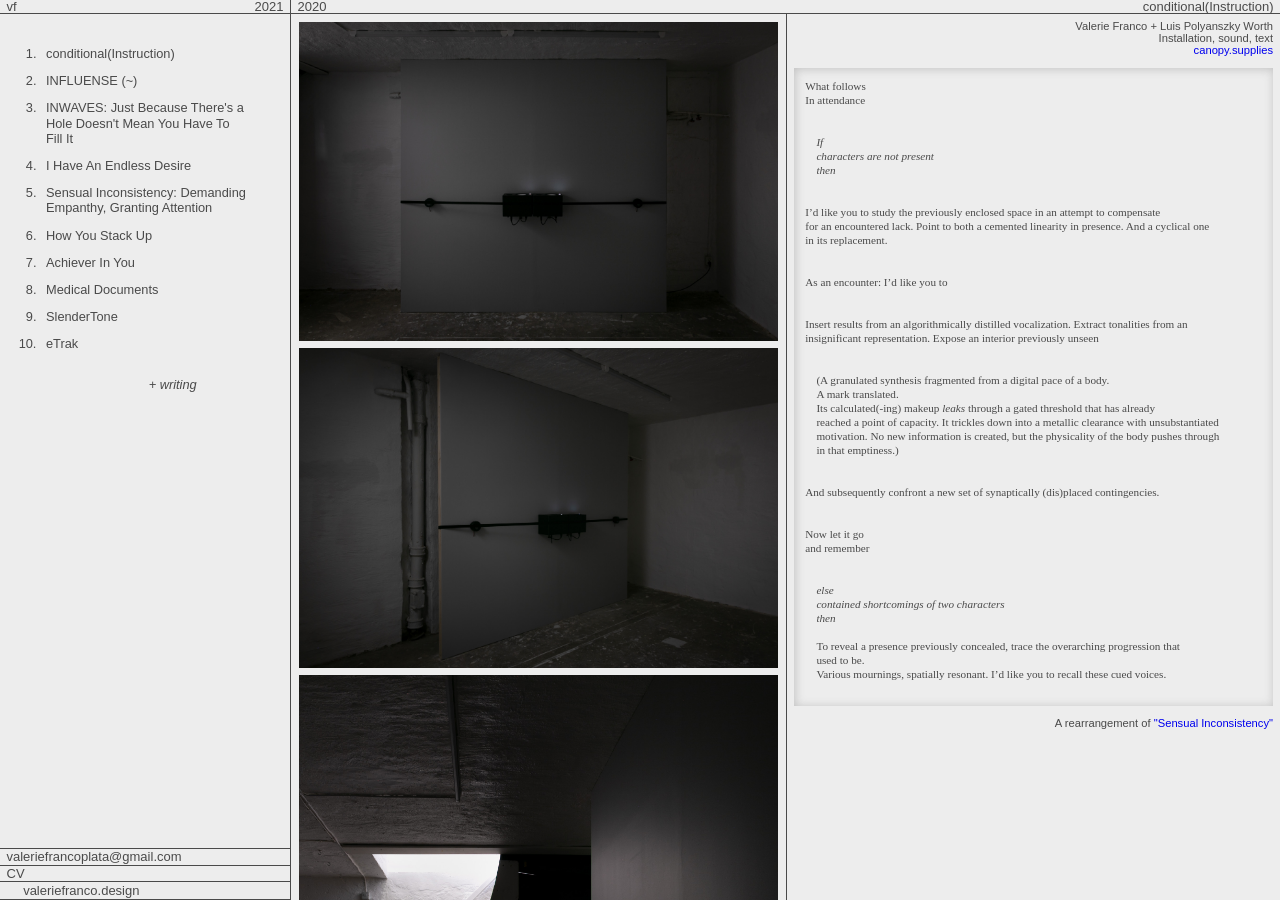
==== index.html @ 670b6319 "index changing name" ====
<!DOCTYPE html>
<html lang="en">
  <head>
    <meta charset="UTF-8" />
    <meta name="viewport" content="width=device-width, initial-scale=1.0" />
    <meta http-equiv="X-UA-Compatible" content="ie=edge" />
    <title>Valerie Franco</title>
    <meta
      name="Valerie Franco"
      content="Portfolio website for performance, writing and sound works"
    />
    <link rel="stylesheet" href="style.css" />

    <script
      type="text/javascript"
      src="https://cdnjs.cloudflare.com/ajax/libs/jquery/3.4.1/jquery.min.js"
    ></script>
    <script type="text/javascript" src="./main.js"></script>
    <script src="https://code.jquery.com/jquery-3.4.1.min.js"></script>
    <!--This Website was created from scratch by Valerie Franco. All rights reserved.-->
    <!-- Images contain descriptive alt text see: https://vocaleyes.co.uk/about/research/describing-diversity/ -->
  </head>

  <body>
    <!-- NAV -->
    <nav id="navbar">
      <div id="topnav">
        <header id="nameheader">vf</header>
        <span id="navyear">2021</span>
      </div>
      <div id="bodynav">
        <ol id="nav_ol">
          <li class="navlinks">
            <a class="active" href="#conditional">conditional(Instruction)</a>
          </li>
          <li class="navlinks">
            <a href="#influense">INFLUENSE (~)</a>
          </li>
          <li class="navlinks">
            <a href="#inwaves">
              INWAVES: Just Because There's a Hole Doesn't Mean You Have To Fill
              It
            </a>
          </li>
          <li class="navlinks">
            <a href="#endlessdesire"> I Have An Endless Desire </a>
          </li>
          <li class="navlinks">
            <a href="#sensualinconsistency">
              Sensual Inconsistency: Demanding Empanthy, Granting Attention
            </a>
          </li>
          <li class="navlinks">
            <a href="#stackup"> How You Stack Up </a>
          </li>
          <li class="navlinks">
            <a href="#achiever"> Achiever In You </a>
          </li>
          <li class="navlinks">
            <a href="#medicaldocs"> Medical Documents </a>
          </li>
          <li class="navlinks">
            <a href="#Slender"> SlenderTone </a>
          </li>
          <li class="navlinks">
            <a href="#etrak"> eTrak </a>
          </li>
          <!-- <li class="navlinks">
        <a href="">
         Archive
        </a>
      </li> -->
        </ol>
        <ul id="nav_ul">
          <li>
            <!-- will add external hyperlink here-->
            <a href="#writing">+ writing</a>
          </li>
          <!--<li>
            <a href="#">+ design</a>
          </li>-->
        </ul>
      </div>
      <footer id="bottomnav">
        <ul id="bottomnav_ul">
          <li>
            <a href="mailto: valeriefrancoplata@gmail.com" accesskey="v"
              >valeriefrancoplata@gmail.com</a
            >
          </li>
          <li><a target="_blank" href="ValerieFrancoCV21.pdf">CV</a></li>
          <li>
            <a target="_blank" href="http://valeriefranco.design/">
              valeriefranco.design</a
            >
          </li>
        </ul>
      </footer>
    </nav>
    <!-- END NAV -->

    <!-- Mobile Navbar -->
    <nav id="m-navbar">
      <div id="topnav">
        <header id="nameheader">vf</header>
        <span id="navyear">2021</span>
      </div>
    </nav>
    <!-- Mobile Navbar end -->

    <main id="main_doc">
      <section class="main-section" id="conditional">
        <div class="main_header">
          <span>2020</span> conditional(Instruction)
        </div>
        <article class="project_contents">
          <div class="flex_display">
            <div class="images">
              <img
                src="conditional_images/_E8A1178_M.jpg"
                alt="Front view of a free-standing wall stood in front of the back wall of the room. Two speakers centered both on the wall, flanked by two rounded surface transducers. All suspended horizontally with taught against the wall with an elastic black band."
              /><img src="conditional_images/_E8A1200_M.jpg" alt="#" /><img
                src="conditional_images/_E8A1223_M.jpg"
                alt="#"
              /><img src="conditional_images/_E8A1255_M.jpg" alt="#" /><img
                src="conditional_images/_E8A1264_M.jpg"
                alt="#"
              />
            </div>
            <div class="text">
              <p class="specs">
                Valerie Franco + Luis Polyanszky Worth<br />Installation, sound,
                text<br /><a
                  target="_blank"
                  href="https://canopy.supplies/exhibitions/roundabout/#image-33"
                  >canopy.supplies</a
                >
              </p>
              <pre id="conditional_text">
What follows 
In attendance


    <i>If
    characters are not present
    then</i>


I’d like you to study the previously enclosed space in an attempt to compensate 
for an encountered lack. Point to both a cemented linearity in presence. And a cyclical one 
in its replacement.    


As an encounter: I’d like you to


Insert results from an algorithmically distilled vocalization. Extract tonalities from an 
insignificant representation. Expose an interior previously unseen


    (A granulated synthesis fragmented from a digital pace of a body. 
    A mark translated. 
    Its calculated(-ing) makeup <i>leaks</i> through a gated threshold that has already 
    reached a point of capacity. It trickles down into a metallic clearance with unsubstantiated 
    motivation. No new information is created, but the physicality of the body pushes through 
    in that emptiness.)


And subsequently confront a new set of synaptically (dis)placed contingencies.


Now let it go 
and remember


    <i>else
    contained shortcomings of two characters
    then</i>

    To reveal a presence previously concealed, trace the overarching progression that 
    used to be. 
    Various mournings, spatially resonant. I’d like you to recall these cued voices.
        </pre>
              <p class="specs">
                A rearrangement of <a href="#">"Sensual Inconsistency"</a>
              </p>
            </div>
          </div>
        </article>
      </section>

      <section class="main-section" id="influense">
        <div class="main_header"><span>2020</span> INFLUENSE</div>
        <article class="project_contents">
          <p class="noFlexSpecs">
            Juliet Carpenter & Valerie Franco<br />
            Influense is a
            data-driven-centaur-PlaybyMail-distortedreality-roleplaying game.
            <br />To express interest in playing send an email to:
            <a href="mailto: influensepbm@gmail.com">influensepbm@gmail.com</a>
            <br /><a href="https://www.tria.ch/" target="_blank">www.tria.ch</a>
          </p>
          <div id="influense_content" class="single_image_Layout">
            <img
              src="influense_images/201014_tria_Spreadsheet_Visu_WEB_01.jpg"
              alt="#"
            />
            <img
              src="influense_images/201014_tria_Spreadsheet_Visu_WEB_02.jpg"
              alt="#"
            />
          </div>
        </article>
      </section>

      <section class="main-section" id="inwaves">
        <div class="main_header">
          <span>2019</span> IN WAVES: Just Because There's a Hole Doesn't Mean
          You Have To Fill It
        </div>
        <article class="project_contents">
          <div class="flex_display">
            <div class="images">
              <div style="padding:56.25% 0 0 0;position:relative;"><iframe src="https://player.vimeo.com/video/543662380?badge=0&amp;autopause=0&amp;player_id=0&amp;app_id=58479&amp;h=3bd7487ce0" frameborder="0" allow="autoplay; fullscreen; picture-in-picture" allowfullscreen style="position:absolute;top:0;left:0;width:100%;height:100%;" title="INWAVES_clip2"></iframe></div><script src="https://player.vimeo.com/api/player.js"></script>
              <!--<video width="100%" autoplay muted controls>
                <source
                  src="inwaves_images/INWAVES_clip2.mp4"
                  type="video/mp4"
                />
                Your browser does not support the video tag.
              </video>-->
              <img src="inwaves_images/In_Waves2.jpg" alt="#" />
              <img src="inwaves_images/In_Waves1-(1).jpg" alt="" />
              <img src="inwaves_images/In_Waves3-(1).jpg" alt="" />
              <!-- <video width="100%" height="350" autoplay muted controls>
                <source
                  src="inwaves_images/INWAVES_Clip1.mp4"
                  type="video/mp4"
                />
                Your browser does not support the video tag.
              </video> -->
              <div style="padding:56.25% 0 0 0;position:relative;"><iframe src="https://player.vimeo.com/video/543652724?badge=0&amp;autopause=0&amp;player_id=0&amp;app_id=58479&amp;h=1805008996" frameborder="0" allow="autoplay; fullscreen; picture-in-picture" allowfullscreen style="position:absolute;top:0;left:0;width:100%;height:100%;" title="INWAVES_Clip1"></iframe></div><script src="https://player.vimeo.com/api/player.js"></script>
              <!--<video width="100%" autoplay muted controls>
                <source
                  src="inwaves_images/INWAVES_Clip1.mp4"
                  type="video/mp4"
                />
                Your browser does not support the video tag.
              </video>-->
            </div>
            <div class="text">
              <p class="specs">
                12/03/19 <br />
                New York, NY <br />
                Thesis Show with Sam Warkov.
              </p>
              <div class="pdf">
                <img src="inwaves_images/INWAVES_SCRIPT.jpg" />
              </div>
            </div>
          </div>
        </article>
      </section>

      <section class="main-section" id="endlessdesire">
        <div class="main_header">
          <span>2019</span> I Have An Endless Desire
        </div>
        <article class="project_contents">
          <div class="flex_display">
            <div class="images">
              <img
                src="endlessdesire_images/Screen Shot 2021-02-27 at 2.29.26 PM.png"
                alt="#"
              />
              <img
                src="endlessdesire_images/Screen Shot 2021-02-27 at 2.36.10 PM.png"
                alt="#"
              />
              <img
                src="endlessdesire_images/Screen Shot 2021-02-27 at 2.28.09 PM.png"
                alt="#"
              />
              <img
                src="endlessdesire_images/Screen Shot 2021-02-27 at 2.36.42 PM.png"
                alt="Screenshot from performance."
              />
            </div>
            <div class="text">
              <p class="specs">
                05/22/19<br />
                New York, NY
              </p>
              <pre id="endless_text">

<a href="TEXTS/orange theory/orangetheory .pdf" target="_blank">OrangeTheory Text</a>

“Her body is monitored to fit perfectly above the baseline—

to remotely track her but to also keep her on track, interrupting the flow of her experience to prompt her – when an algorithmic analysis of her own real-time data deems it necessary – to eat, drink, or rest.
– to __, ____, or ____. 

*A post-

she is a somatic individual that aspires to be autonomous. Embraces responsibility for her body and the choices she makes for it. Short-circuited responsibility: the more time she spends with her data doppelgänger, the more familiar she becomes.

She builds herself a picture of what it is she’s really doing. Letting herself see and understand the choices she thinks she’s making on a daily basis. This of course is a picture of who she really is. She imposes onto herself an intimate modulated surveillance, in the name of self-care.”


(A practice of surrogacy: and so if I reduce myself to just a number. A number based on statistic, a baseline, I can live forever. Continuously tracked. Packed within a digital repository.)

<u>Unaltered Audio</u>
<audio controls>
  <source src="endlessdesire_images/originalsound.wav" type="audio/wav">
      Your browser does not support the audio element.
</audio>
<u>Script:</u>
1. I have an endless desire to supplement an absence, a lack.
2. I mourn my own various absences.
3. A longing for an autonomous self completion coming from an image of the other.
4. The awareness of this gap, a two finger difference.
5. It’s a structural difference, not a lack of artifice. The congenital chest wall deformity, absent.
          </pre>
            </div>
          </div>
        </article>
      </section>

      <section class="main-section" id="sensualinconsistency">
        <div class="main_header">
          <span>2019</span> Sensual Inconsistency: Demanding Empathy, Granting
          Attention
        </div>
        <article class="project_contents">
          <div class="flex_display">
            <div class="images">
              <img
                src="inconsistency_images/preview_DSC3322_ML_2800px-final.jpg"
                alt="#"
              />
              <img
                src="inconsistency_images/preview_DSC3319_ML_2800px-edited_final.jpg"
                alt="#"
              />
              <img
                src="inconsistency_images/preview_DSC3339_ML_2800px_final.jpg"
                alt="#"
              />
              <img
                src="inconsistency_images/preview_DSC3392_M_2800px_edited_final.jpg"
                alt="#"
              />
              <img
                src="inconsistency_images/preview_DSC3376_M_2800px_final.jpg"
                alt="#"
              />
            </div>
            <div class="text">
              <p class="specs">
                Luis Einhauser, Valerie Franco <br />
                <i
                  >Sensual Inconsistency: Demanding Empathy, Granting Attention,
                  2019</i
                >
                <br />
                Installation, Sound; Performance (12:00 daily)
              </p>
              <pre id="inconsistency_text">
im ersten Akt; zu Beginn
beschreiben <i>wir</i> - nach einer Grund-legung - im Bewusstsein dessen, was <i>war</i>, die Zustände der akut aktuellen Situation. 
      
(within the first act; at the BEGINNING,
we are...describing - that is <i>after the fact</i> -; aware of what <i>’has been’</i>; various conditions of present, acute, allocations) 

We prepare an outset -more or less dramatically - (an ARC) on which the progression can then, slowly, streadily embark and/or proceed on. To be determinded: does its momentum accelerate slowly <i>in progress</i> (0 to 100) or is its beginning a full-fleshed 'Performance' within that set universe.

Focusing on existing terms | materials | citations | <i>previous</i> explorations (fictional, fictional within themselves) Characters V and L ("beside themselves") mourn on their own ('various') absenceS. Detachments as much as from themselves; as from oneanother. Measuring their own, <i>individual</i> stati (singular: status), they're interested in as much as visualizing these, their ...short-comings... by means of living up to a set parameter (of inconsisten- cies), i.e. Questionaires: 

<i>Dear Diary

Dear Superior, dear subordinate dear...

'How did you ...’

’Place your...’

’I’ll bring you back..., there, you'll just wait...</i>

    - ’for your results’
    <audio controls>
      <source src="endlessdesire_images/originalsound.wav" type="audio/wav">
          Your browser does not support the audio element.
    </audio>
     </pre>
            </div>
          </div>
        </article>
      </section>

      <section class="main-section" id="stackup">
        <div class="main_header"><span>2018</span> How You Stack Up</div>

        <article class="project_contents">
          <div class="flex_display">
            <div class="images">
              <video width="100%" autoplay muted>
                <source src="stack_up/HEATER.mp4" type="video/mp4" />
                Your browser does not support the video tag.
              </video>
              <video width="100%" autoplay muted controls>
                <source src="stack_up/10.mp4" type="video/mp4" />
                Your browser does not support the video tag.
              </video>
              <img src="stack_up/KX9A0429.JPG" alt="#" />
              <img src="stack_up/KX9A0437.JPG" alt="#" />
            </div>
            <div class="text">
              <p class="specs">07/27/18<br />Frankfurt, Germany<br /></p>
              <pre>
          <iframe width="100%" height="166" scrolling="no" frameborder="no" allow="autoplay" src="https://w.soundcloud.com/player/?url=https%3A//api.soundcloud.com/tracks/510827658&color=%23181c24&auto_play=false&hide_related=false&show_comments=true&show_user=true&show_reposts=false&show_teaser=true"></iframe>
          <div style="font-size: 10px; color: #cccccc;line-break: anywhere;word-break: normal;overflow: hidden;white-space: nowrap;text-overflow: ellipsis; font-family: Interstate,Lucida Grande,Lucida Sans Unicode,Lucida Sans,Garuda,Verdana,Tahoma,sans-serif;font-weight: 100;"><a href="https://soundcloud.com/f_eirelav" title="_eirelav__" target="_blank" style="color: #cccccc; text-decoration: none;">_eirelav__</a> · <a href="https://soundcloud.com/f_eirelav/onunderstanding3tracks" title="To Understand / On Understanding" target="_blank" style="color: #cccccc; text-decoration: none;">To Understand / On Understanding</a></div>
          <img src="stack_up/Screen Shot 2018-07-19 at 3.56.38 PM.png" alt="#">


4 sets of body measurements:
Temperature, Heart Rate, Blood Pressure, Oxygen Level.

Averaging each result to a number between 0 and 3, which determines the strength 
of the heaters and the fan. 
        </pre>
            </div>
          </div>
        </article>
      </section>

      <section class="main-section" id="achiever">
        <div class="main_header"><span>2017</span> An Achiever In You</div>
        <article class="project_contents">
          <div class="flex_display">
            <div class="images">
              <video width="100%" autoplay muted controls>
                <source src="achiever/IMG_7270 (1).mp4" type="video/mp4" />
                Your browser does not support the video tag.
              </video>
              <img src="achiever/1.png" alt="" />
              <img src="achiever/2.JPG" alt="" />
              <img
                src="achiever/Screen Shot 2018-06-21 at 5.26.54 PM.png"
                alt=""
              />
              <img src="achiever/3.JPG" alt="" />
            </div>
            <div class="text">
              <p class="specs">
                10/13/17 <br />
                Valerie Franco & Max Popov
              </p>
              <div class="text">
                <pre>
              <img src="achiever/MANUAL_finalpositions (dragged).png">
              <img src="achiever/MANUAL_finalpositions (dragged) 2.png">
              <img src="achiever/MANUAL_finalpositions (dragged2).png">
              
            </pre>
              </div>
              <p class="specs">
                <a href="#" target="_blank">Link to performance video</a>
              </p>
            </div>
          </div>
        </article>
      </section>

      <section class="main-section" id="medicaldocs">
        <div class="main_header"><span>2017</span> Medical Documents</div>
        <article class="project_contents">
          <div class="flex_display">
            <div class="images">
              <img src="MedicalDocs/1.png" alt="#" />
              <img src="MedicalDocs/2.png" alt="#" />
              <img src="MedicalDocs/3.png" alt="#" />
            </div>
            <div class="text">
              <p class="specs">00/00/00<br />New York, NY<br /></p>
              <pre>
         <img src="MedicalDocs/kinetic activities.png" alt="#">
        A heterogeneous set that includes virtually anything, linguistic and nonlinguistic. Under the same heading: discourses, institutions, buildings, laws, police measures, philosophical proposi­tions, and so on. The apparatus itself is the net­work that is established between these elements. The apparatus always has a concrete strate­gic function and is always located in a power relation. 
         Giorgio Agamben, What is An Apparatus?, 3. 
         
        The performance is an ongoing piece, its beginning is marked by the act of self-medication. I take my daily anti-inflammatory pill for my foot, followed by one for my stomach. This small act mirrors the cycle of what follows. 
         
        A sound piece plays in the background, on repeat. It is a documentation of a one-way conversation led by my mother. The conversation, in short, briefly mentions my general doctor losing/never having my medical documents as my mother tonally expresses (the sound is only fully accessible to those who speak spanish) the frustrations of the medical institution as she attempts to obtain referrals so that I can see the specialists I have been seeing bi-anually since I was 5.
      
        Xylene, DMSO, acetone and chloroform. These chemicals are used to extract the ink from the medical documents, after I’ve finally obtained them.

        Performed in the Dean’s office, I attempt to create parallels between medical and school institutions. Leveling them both as systems that capture one’s body as the creation of inaccessible documents. The Dean’s office exists as a mythological sacred space, as the core of a system that withholds and stores the capture of your subject. However, you come to realize that a space like this is non-existent, these systems are strong because of their scattered, and de-centralized nature. The data of a body is what keeps an institution running, the apparatus is contingent on this data. The document itself has no value, and is brought back to its original material form. I will not be able to get access to the original, physical form of these documents again as they will now only exist in a digital, virtually inaccessible form. As a way of making the medical system tangible again for myself, I go through this complicated and toxic procedure, knowing that I couldn’t change anything or re-gain agency of an apparatus that I had never had any inital power over. After the ink is removed, the paper is put back into a system of access and bureaucracy. They are placed in an institutional printer, put back into the same cycle so that another body can be captured, subjectified, categorized.
         
          
         
          This ends part two. ---
         <audio controls>
          <source src="MedicalDocs/Missing Medical Records.m4a" type="audio/wav">
              Your browser does not support the audio element.
        </audio>

        </pre>
            </div>
          </div>
        </article>
      </section>

      <section class="main-section" id="Slender">
        <div class="main_header"><span>2017</span> Slender Tone</div>
        <article class="project_contents">
          <div class="flex_display">
            <div class="images">
              <video width="100%" autoplay muted controls>
                <source src="SlenderTone/slender_trim1.mov" type="video/mp4" />
                Your browser does not support the video tag.
              </video>
              <video width="100%" autoplay muted controls>
                <source src="SlenderTone/trim2.mov" type="video/mp4" />
                Your browser does not support the video tag.
              </video>
              <img
                src="SlenderTone/Screen Shot 2017-11-30 at 11.01.36 PM.png"
                alt="#"
              />
              <img
                src="SlenderTone/Screen Shot 2017-11-30 at 11.02.34 PM.png"
                alt="#"
              />
            </div>
            <div class="text">
              <p class="specs">00/00/00<br />Frankfurt, Germany<br /></p>
              <pre>
      Slendertone uses Electrical Muscle Stimulation (EMS) technology to penetrate and stimulate the deepest core muscles, tightening your inner corset. It replicates natural muscle contractions 
        </pre
              >
            </div>
          </div>
        </article>
      </section>

      <section class="main-section" id="etrak">
        <div class="main_header"><span>2017</span> eTrak Transmission</div>
        <article class="project_contents">
          <div class="flex_display">
            <div class="images">
              <img
                src="eTrak/upload-bc5ccbf0-cb15-11e8-af26-933b6f79d136.webp"
                alt="#"
              />
              <img
                src="eTrak/upload-9c06e750-cb15-11e8-a459-8faa6d01d6bf.webp"
                alt="#"
              />
            </div>
            <div class="text">
              <p class="specs">00/00/00<br />New York, NY<br /></p>
              <pre>
          Prescribed ECG machine for arrhythmia.
         
         1. Attaching machine on my body for the first week. 
         
         2. Taking it off and placing it on somebody else. Inserting another body into the process of my own medicalized capture/ subject production.
         
         3. Caroline wears it for the second week. Producing a second set of data under my body's examination. 
         
          
         
             Duration: 2 weeks. (no documentation available and no access to the data created.)
         
          
         
             A body-to-body transmission. 

        </pre
              >
            </div>
          </div>
        </article>
      </section>

      <section class="main-section" id="writing">
        <div class="main_header"><span>2020</span> TEXTS</div>
        <article class="project_contents">
          <div id="writing_content" class="single_image_Layout">
            <ol>
              <li>
                <a href="TEXTS/(s)" target="_blank"> (s) </a>
              </li>
              <li>
                <a href="TEXTS/CH_wip" target="_blank"> CH_wip </a>
              </li>
              <li>
                <a
                  href="TEXTS/howtoavoidillness/Screen Shot 2020-08-05 at 9.30.19 PM.png"
                  target="_blank"
                >
                  How To Avoid Illness
                </a>
              </li>
              <li>
                <a href="TEXTS/prosthetic" target="_blank">
                  Prosthetic Tracker
                </a>
              </li>
            </ol>
          </div>
        </article>
      </section>

      <footer id="m-bottomnav">
        <ul id="bottomnav_ul">
          <li>
            <a href="mailto: valeriefrancoplata@gmail.com" accesskey="v"
              >valeriefrancoplata@gmail.com</a
            >
          </li>
          <li><a target="_blank" href="ValerieFrancoCV21.pdf">CV</a></li>
          <li>
            <a target="_blank" href="http://valeriefranco.design/">
              valeriefranco.design</a
            >
          </li>
        </ul>
      </footer>
    </main>
  </body>
</html>
---- style.css ----
/* styling for all */

html,
body {
  /*height: 100%;
  min-width: 290px;*/
  color: #4a4a4a;
  background-color: #ededed;
  font-family: sans-serif;
  line-height: 1.5em;
  scroll-behavior: smooth;
}

a {
  text-decoration: none;
  position: relative;
}

/*START NAV BAR*/
#navbar {
  position: fixed;
  min-width: 290px;
  top: 0;
  left: 0;
  width: 290px;
  height: 100%;
  border-right: 1px solid #4a4a4a;
  overflow: hidden;
  z-index: 1;
  /*box-shadow: 2px 0 20px 1px #2343f7;*/
}
#m-navbar {
  display: none;
}

#topnav {
  display: flex;
  flex-direction: row;
  justify-content: space-between;
  align-content: center;
  padding-left: 0.5em;
  padding-right: 0.5em;
  border-bottom: 1px solid #4a4a4a;
  font-size: 13px;
  line-height: 1em;
}

#bodynav {
  text-align: center;
  /*border: 1px black solid;*/
  position: relative;
  height: 85%;
  padding: 10px 0 10px 0;
  text-decoration: none;
}

#nav_ol {
  line-height: 0.95em;
  /*padding-top: 5em;*/
}

/*#bodynav a.active{
  color: red;
}*/

.navlinks {
  width: 200px;
  transition-timing-function: ease;
  transition: 0.3s;
  padding: 6px;
  font-weight: 400;
  font-size: 0.8em;
  border-radius: 20px;
}

/*makes the li# blue only*/
.navlinks:hover {
  color: #2343f7;
  border-radius: 50%;
  text-decoration: none;
}

.navlinks > a {
  color: #4a4a4a;
  display: block;
  text-align: left;
  /*padding: .3em 30px;*/
  text-decoration: none;
  cursor: pointer;
  font-weight: 200;
  text-decoration-color: #2343f7;
}

#nav_ul {
  list-style-type: none;
  margin-left: 1.2em;
  font-size: 0.8em;
  font-style: italic;
}
/*link hover*/
a:hover {
  color: #4a4a4aab;
}

/*THIS IS FOR THE 'TEXTS' LINK ONLY*/
#nav_ul a {
  color: #4a4a4a;
  transition-timing-function: ease;
  transition: 0.3s;
}

#nav_ul a:hover {
  color: #4a4a4a;
  box-shadow: 1px 0 20px 0px #2343f7;
  border-radius: 100%;
}

#nav_ul {
  font-weight: 300;
}

#bottomnav > a {
  padding-left: 0.5em;
}

/*for design website icon*/
#bottomnav_ul > li:last-child::before {
  content: "";
  display: inline-block;
  height: 13px;
  width: 13px;
  background-size: 12px;
  background-image: url("https://d3n32ilufxuvd1.cloudfront.net/anonymous/5f21ce4217fdc2007f38b19f/upload-0294e975-16e5-4b3d-a4ac-93ad293567b4.png");
  background-repeat: no-repeat;
  background-position: center center;
  /*vertical-align: middle;*/
}

footer {
  border-top: 1px solid #4a4a4a;
  position: absolute;
  bottom: 0px;
  width: 100%;
  display: fixed;
  background-color: #ededed;
  font-size: 13px;
  line-height: 1.2em;
}

#bottomnav_ul {
  list-style-type: none;
  padding-left: 0;
  margin: 0;
}
#bottomnav_ul > li {
  border-bottom: 1px solid #4a4a4a;
  width: 100%;
  padding-left: 0.5em;
}

#bottomnav_ul a {
  color: #4a4a4a;
}

#bottomnav_ul a:hover {
  color: #2343f7;
}

nav.page-navigation .current a {
  color: blueviolet;
}

/*END NAV BAR*/

/*---------------------*/

/*START MAIN*/

#main_doc {
  position: absolute;
  padding: 0;
  margin: 0;
  margin-left: 282px;
  margin-bottom: 50px;
  top: 0;
  width: 1fr;
  height: 100vh;
  overflow-y: scroll;
  scroll-snap-type: y mandatory;
  scroll-behavior: smooth;
  /*IF THERE IS OVERFLOW ON PARENT/ANCESTOR STICKY WILL NOT WORK ON HEADER*/
}

.main-section {
  height: 100vh;
  top: 0;
  border-bottom: solid 1px #4a4a4a;
  border-left: solid 1px #4a4a4a;
  scroll-snap-align: center;
}

/*#menu-toggle {
  display: none;
}*/

.main_header {
  position: sticky;
  position: -webkit-sticky;
  top: 0;
  margin: 0;
  display: flex;
  justify-content: space-between;
  font-size: 13px;
  line-height: 1em;
  background-color: #ededed;
  padding-left: 0.5em;
  padding-right: 0.5em;
  color: #4a4a4a;
  z-index: 5;
  border-bottom: 1px solid #4a4a4a;
}

.images {
  /*background-color: red;*/
  width: 50%;
  margin-left: 0.5em;
  margin-right: 0.5em;
  overflow-x: scroll;
  overflow-y: none;
  height: 97.5vh;
  cursor: ns-resize;
  padding-top: 0.5em;
}

img {
  width: 100%;
}

pre {
  /*align-self: center;
  justify-items: center;*/
  font-family: serif;
  height: auto;
  white-space: pre-wrap;
  word-wrap: break-word;
  overflow-y: scroll;
  text-align: left;
  overflow: scroll;
  padding: 1em;
  box-shadow: inset 1px 1px 10px 0.25px #4a4a4a42;
}

/* FLEX LAYOUT WITH OVERFLOW */

.flex_display {
  display: flex;
  flex-direction: row;
  justify-content: space-evenly;
  align-items: flex-start;
}

.text {
  width: 50%;
  top: 0;
  font-size: 14px;
  line-height: 1em;
  overflow-x: scroll;
  overflow-y: none;
  height: 100vh;
  border-left: 1px solid #4a4a4a;
  padding: 0 0.5em 0 0.5em;
  /*display: flex;
  flex-direction: column;*/
}

.specs {
  text-align: right;
  font-size: 0.8em;
  margin-right: 0.5em;
  margin: 0.5em 0 0 0;
  line-height: 1.1em;
}

.noFlexSpecs {
  text-align: center;
  font-size: 0.7em;
  margin-right: 0.5em;
  line-height: 1.1em;
}

#conditional_text {
  padding-top: 1em;
  padding-bottom: 1em;
  font-family: serif;
  font-size: 0.8em;
}

hr {
  margin: 0;
  padding: 0;
}

#influense_content {
  display: flex;
  flex-direction: column;
  height: 80vh;
  width: 60vw;
  margin: auto;
  overflow-x: scroll;
  overflow-y: none;
  cursor: ns-resize;
}

#writing_content {
  display: flex;
  flex-direction: column;
  height: 80vh;
  width: 60vw;
  margin: auto;
  overflow-x: scroll;
  overflow-y: none;
  cursor: ns-resize;
}

#inwaves {
  height: 100vh;
  margin: 0;
  padding: 0;
}

#inwaves .specs {
  padding-bottom: 1em;
}

.pdf {
  height: 85vh;
  overflow-x: scroll;
  overflow-y: none;
  cursor: ns-resize;
  box-shadow: 1px 1px 10px 0.25px #4a4a4ad8;
  background-color: #7a7878;
}

audio {
  transform: scale(0.7);
  filter: drop-shadow(1px 2px 2px #2343f73a);
  display: block;
  padding: 0;
  border-radius: 90px;
}

#endless_text {
  padding: 1em;
  padding-top: 2em;
  padding-bottom: 1em;
  font-family: serif;
  font-size: 0.85em;
}

figcaption {
  text-align: left;
  line-height: 0.9em;
}

#inconsistency_text {
  padding: 1em;
  padding-top: 2em;
  padding-bottom: 1em;
  font-family: sans-serif;
  font-size: 0.85em;
}

#m-bottomnav {
  display: none;
}
/*
#waves_text{
  cursor: ns-resize;
  font-family: sans-serif;
  font-size: .8em;
  background-color: #787975cb;
  color: black;
  box-shadow: inset 1px 1px 10px .25px #4a4a4a;
}*/

/*--------------------*/

/*remove this and add own media query for responsive mobile*/

/*START MEDIA QUERY*/
@media only screen and (max-width: 600px) {
  /* For mobile phones: */

  #bodynav {
    display: none;
  }

  #topnav {
    background-color: #ededed;
    top: 0;
    align-items: center;
  }

  #bottomnav {
    bottom: 0;
    z-index: 1;
  }

  .main-section {
    margin-left: 0px;
    /*margin-top sets where body container begins right below nav*/
    margin-top: 0px;
    margin-bottom: 1em;
    border: none;
    height: fit-content;
  }

  #main_doc {
    left: 0;
    padding: 0;
    margin: 0;
    overflow-y: unset;
    scroll-snap-type: y mandatory;
    scroll-behavior: smooth;
  }

  .main_header {
    /* margin-top: 1.1em; */
    margin-top: 1em;
    padding-left: 0.5em;
    /* top: 1.1em; */
    top: 1em;
    padding-top: 2px;
    flex-direction: row-reverse;
    display: flex;
  }

  .project_contents {
    left: 0.5em;
    right: 0.5em;
    width: 100vw;
    height: fit-content;
    margin-bottom: 4rem;
  }

  .flex_display {
    flex-direction: column-reverse;
    align-items: center;
  }

  .specs {
    text-align: right;
    font-size: 0.8em;
    margin-right: 0.5em;
    margin: 0.5em 0 0 0;
    line-height: 1.1em;
  }

  .images {
    width: 90%;
    height: auto;
    overflow: hidden;
  }

  .text {
    border: none;
    width: 90%;
    height: 100%;
    font-size: 0.7em;
    margin-bottom: 0;
    padding-bottom: 0;
  }

  /* my styles Start*/
  #conditional_text {
    font-weight: 600;
  }

  .noFlexSpecs {
    margin-top: 1.5em;
    font-size: 0.6em;
  }
  #influense_content {
    height: auto;
    width: 90vw;
  }
  #inwaves {
    height: auto;
  }
  #endless_text {
    color: black;
  }
  .pdf {
    height: auto;
    overflow-x: scroll;
    overflow-y: scroll;
    cursor: ns-resize;
  }
  #navbar {
    display: none;
  }
  #m-navbar {
    display: block;
    position: fixed;
    min-width: 290px;
    top: 0;
    left: 0;
    width: 290px;
    /* height: 100%; */
    border-right: 1px solid #4a4a4a;
    overflow: hidden;
    z-index: 1;
  }
  #m-navbar {
    text-align: left;
    top: 0;
    width: 100%;
  }
  #m-navbar {
    position: fixed;
    z-index: 100;
  }

  /* Bottom Footer Start */
  #bottomnav {
    display: none;
  }

  #m-bottomnav {
    display: block;
  }

  footer {
    position: fixed;
  }
  /* Bottom Footer End */
  #writing_content {
    height: 200px;
  }

  /* my styles End*/
}
/* --- */
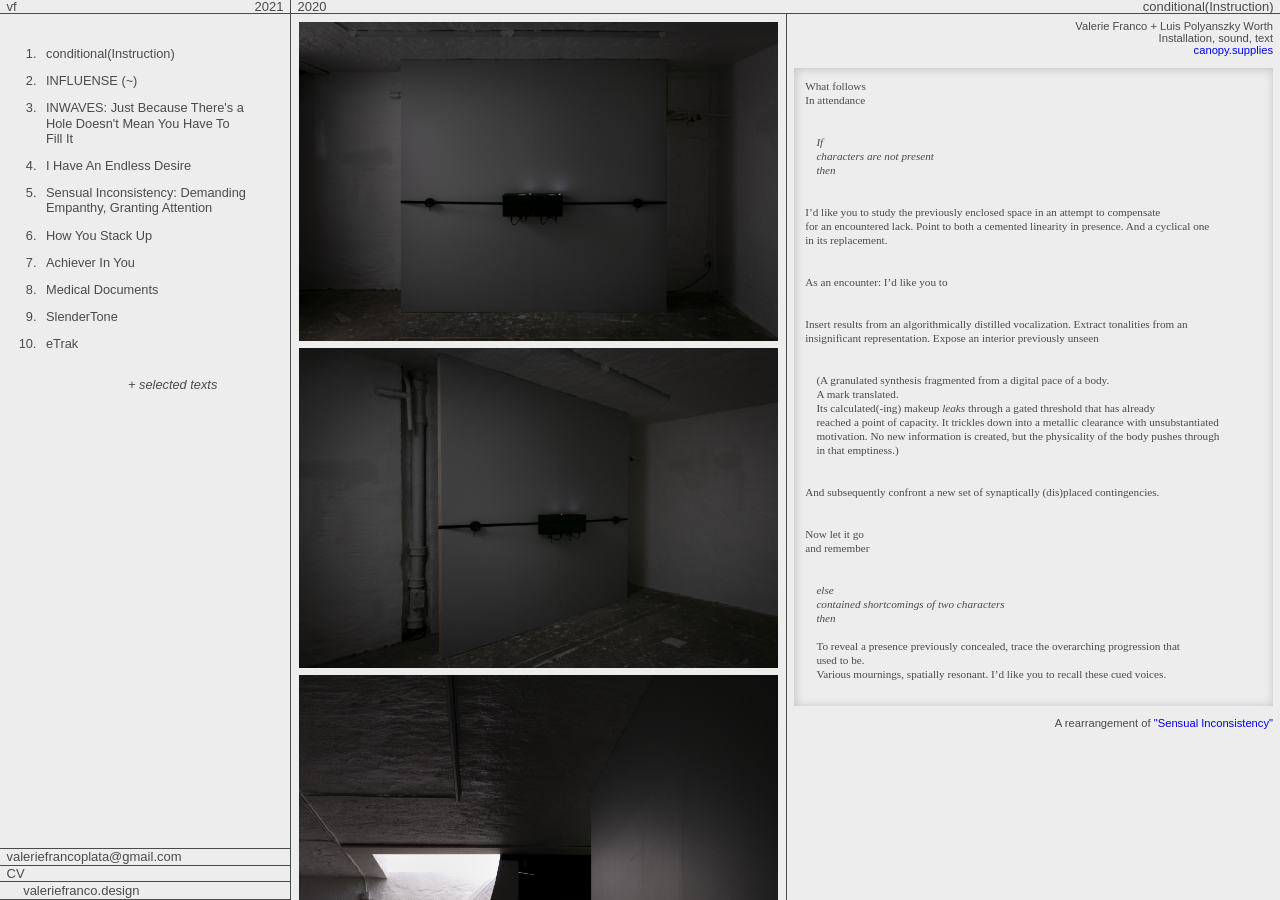
==== commit 8db18f54: "upgrades" ====
--- a/index.html
+++ b/index.html
@@ -73,12 +73,8 @@
         </ol>
         <ul id="nav_ul">
           <li>
-            <!-- will add external hyperlink here-->
-            <a href="#writing">+ writing</a>
-          </li>
-          <!--<li>
-            <a href="#">+ design</a>
-          </li>-->
+            <a href="#writing">+ selected texts</a>
+          </li>
         </ul>
       </div>
       <footer id="bottomnav">
@@ -102,7 +98,7 @@
     <!-- Mobile Navbar -->
     <nav id="m-navbar">
       <div id="topnav">
-        <header id="nameheader">vf</header>
+        <header id="nameheader"><a href="#conditional">vf</a></header>
         <span id="navyear">2021</span>
       </div>
     </nav>
@@ -119,12 +115,12 @@
               <img
                 src="conditional_images/_E8A1178_M.jpg"
                 alt="Front view of a free-standing wall stood in front of the back wall of the room. Two speakers centered both on the wall, flanked by two rounded surface transducers. All suspended horizontally with taught against the wall with an elastic black band."
-              /><img src="conditional_images/_E8A1200_M.jpg" alt="#" /><img
+              /><img src="conditional_images/_E8A1200_M.jpg" alt="Quarter view of free-standing wall wrapped with two speakers and two surface transducers." /><img
                 src="conditional_images/_E8A1223_M.jpg"
-                alt="#"
-              /><img src="conditional_images/_E8A1255_M.jpg" alt="#" /><img
+                alt="Side view of free-standing wall, with staircase to second floor in the background. The main lightsource of the room comes from upstairs."
+              /><img src="conditional_images/_E8A1255_M.jpg" alt="Back wall of the space, with niche on left. A document that reads - for your results - attached to the inside of the niche." /><img
                 src="conditional_images/_E8A1264_M.jpg"
-                alt="#"
+                alt="Closup of document within the niche."
               />
             </div>
             <div class="text">
@@ -182,7 +178,7 @@
     Various mournings, spatially resonant. I’d like you to recall these cued voices.
         </pre>
               <p class="specs">
-                A rearrangement of <a href="#">"Sensual Inconsistency"</a>
+                A rearrangement of <a href="#sensualinconsistency">"Sensual Inconsistency"</a>
               </p>
             </div>
           </div>
@@ -203,11 +199,11 @@
           <div id="influense_content" class="single_image_Layout">
             <img
               src="influense_images/201014_tria_Spreadsheet_Visu_WEB_01.jpg"
-              alt="#"
+              alt="First page of influense publication, with project image layered on top."
             />
             <img
               src="influense_images/201014_tria_Spreadsheet_Visu_WEB_02.jpg"
-              alt="#"
+              alt="Second page of influense publication, showcasing questionnaire for the online role playing game."
             />
           </div>
         </article>
@@ -229,9 +225,9 @@
                 />
                 Your browser does not support the video tag.
               </video>-->
-              <img src="inwaves_images/In_Waves2.jpg" alt="#" />
-              <img src="inwaves_images/In_Waves1-(1).jpg" alt="" />
-              <img src="inwaves_images/In_Waves3-(1).jpg" alt="" />
+              <img src="inwaves_images/In_Waves2.jpg" alt="Installation view, two surgical lamps installed on the ceiling, each lighting two speakers accross the space." />
+              <img src="inwaves_images/In_Waves1-(1).jpg" alt="Closer view of installation, attached to each speaker is a light sensor in the shape of an LED heart that communicates with the computer mounted on the wall." />
+              <img src="inwaves_images/In_Waves3-(1).jpg" alt="Behind the speaker and light setup is a large green oxygen tank." />
               <!-- <video width="100%" height="350" autoplay muted controls>
                 <source
                   src="inwaves_images/INWAVES_Clip1.mp4"
@@ -255,7 +251,7 @@
                 Thesis Show with Sam Warkov.
               </p>
               <div class="pdf">
-                <img src="inwaves_images/INWAVES_SCRIPT.jpg" />
+                <img src="inwaves_images/INWAVES_SCRIPT.jpg" alt="Vocal text script"/>
               </div>
             </div>
           </div>
@@ -271,19 +267,19 @@
             <div class="images">
               <img
                 src="endlessdesire_images/Screen Shot 2021-02-27 at 2.29.26 PM.png"
-                alt="#"
+                alt="Roland speaker sitting on a white wooden shelf that is mounted onto the wall."
               />
               <img
                 src="endlessdesire_images/Screen Shot 2021-02-27 at 2.36.10 PM.png"
-                alt="#"
+                alt="Performance still, body in an all blue fit sits with their legs open facing a computer, hands on ankles, head faces down towards the floor. Cables from the computer attach to their body."
               />
               <img
                 src="endlessdesire_images/Screen Shot 2021-02-27 at 2.28.09 PM.png"
-                alt="#"
+                alt="View from above the performer, computer in view with a MAX app running on the screen"
               />
               <img
                 src="endlessdesire_images/Screen Shot 2021-02-27 at 2.36.42 PM.png"
-                alt="Screenshot from performance."
+                alt="Performance still, performer sits in the center of the room with their back to the camera, cables run out from the performers body towards the camera view and out of the frame."
               />
             </div>
             <div class="text">
@@ -336,23 +332,23 @@
             <div class="images">
               <img
                 src="inconsistency_images/preview_DSC3322_ML_2800px-final.jpg"
-                alt="#"
+                alt="Outer view of built in room, door slightly closed, slightly revealing an interior with a speaker mounted on the ceiling and an accessibility handle installed on the top right wall. "
               />
               <img
                 src="inconsistency_images/preview_DSC3319_ML_2800px-edited_final.jpg"
-                alt="#"
+                alt="Outer view of built in room, door propped open, revealing a long narrow white box room. Two speakers mounted equidistant on the ceiling of the room. Flagged by two accessibility handles on opposite cornes of the left and right wall. "
               />
               <img
                 src="inconsistency_images/preview_DSC3339_ML_2800px_final.jpg"
-                alt="#"
+                alt="View from back wall to entrance door."
               />
               <img
                 src="inconsistency_images/preview_DSC3392_M_2800px_edited_final.jpg"
-                alt="#"
+                alt="View of the exterior of the built in room, revealing its outer walls, a mixer and the outer room it sits in."
               />
               <img
                 src="inconsistency_images/preview_DSC3376_M_2800px_final.jpg"
-                alt="#"
+                alt="Wall of the outer room covered in documents, writings, drawings along with two stacked speakers. This view is inaccessible from the inside of the built in box."
               />
             </div>
             <div class="text">
@@ -404,22 +400,22 @@
           <div class="flex_display">
             <div class="images">
               <video width="100%" autoplay muted>
-                <source src="stack_up/HEATER.mp4" type="video/mp4" />
+                <source src="stack_up/HEATER.mp4" type="video/mp4" alt="Installation view, Metal standing heaters turn on and off."/>
                 Your browser does not support the video tag.
               </video>
               <video width="100%" autoplay muted controls>
-                <source src="stack_up/10.mp4" type="video/mp4" />
+                <source src="stack_up/10.mp4" type="video/mp4" alt="performers body sits in waiting room chairs while being measured by an oximeter and blood pressure machine."/>
                 Your browser does not support the video tag.
               </video>
-              <img src="stack_up/KX9A0429.JPG" alt="#" />
-              <img src="stack_up/KX9A0437.JPG" alt="#" />
+              <img src="stack_up/KX9A0429.JPG" alt="Installation view, One fan faces away from entrance door into the room. 4 documents sit on left side of the floor. Clipboard against the wall. Down the center of the room are 4 waiting room chairs facing the left wall. A blood pressure arm wrap hangs on this wall with two headphones emerging from its connection tubes. in the back are two heaters facing the entrance wall." />
+              <img src="stack_up/KX9A0437.JPG" alt="Closup view of two metal standing heaters, off, with more documents on the floor around it." />
             </div>
             <div class="text">
               <p class="specs">07/27/18<br />Frankfurt, Germany<br /></p>
               <pre>
           <iframe width="100%" height="166" scrolling="no" frameborder="no" allow="autoplay" src="https://w.soundcloud.com/player/?url=https%3A//api.soundcloud.com/tracks/510827658&color=%23181c24&auto_play=false&hide_related=false&show_comments=true&show_user=true&show_reposts=false&show_teaser=true"></iframe>
           <div style="font-size: 10px; color: #cccccc;line-break: anywhere;word-break: normal;overflow: hidden;white-space: nowrap;text-overflow: ellipsis; font-family: Interstate,Lucida Grande,Lucida Sans Unicode,Lucida Sans,Garuda,Verdana,Tahoma,sans-serif;font-weight: 100;"><a href="https://soundcloud.com/f_eirelav" title="_eirelav__" target="_blank" style="color: #cccccc; text-decoration: none;">_eirelav__</a> · <a href="https://soundcloud.com/f_eirelav/onunderstanding3tracks" title="To Understand / On Understanding" target="_blank" style="color: #cccccc; text-decoration: none;">To Understand / On Understanding</a></div>
-          <img src="stack_up/Screen Shot 2018-07-19 at 3.56.38 PM.png" alt="#">
+          <img src="stack_up/Screen Shot 2018-07-19 at 3.56.38 PM.png" alt="3 documents showing the statistical equations created for the performance.">
 
 
 4 sets of body measurements:
@@ -439,33 +435,28 @@
           <div class="flex_display">
             <div class="images">
               <video width="100%" autoplay muted controls>
-                <source src="achiever/IMG_7270 (1).mp4" type="video/mp4" />
+                <source src="achiever/IMG_7270 (1).mp4" type="video/mp4" alt="#"/>
                 Your browser does not support the video tag.
               </video>
-              <img src="achiever/1.png" alt="" />
-              <img src="achiever/2.JPG" alt="" />
+              <img src="achiever/1.png" alt="Performance still, body is interacting with a large curved metal instrument." />
+              <img src="achiever/2.JPG" alt="Installation view" />
               <img
                 src="achiever/Screen Shot 2018-06-21 at 5.26.54 PM.png"
-                alt=""
-              />
-              <img src="achiever/3.JPG" alt="" />
+                alt="performance still"
+              />
+              <img src="achiever/3.JPG" alt="installation view" />
             </div>
             <div class="text">
               <p class="specs">
                 10/13/17 <br />
                 Valerie Franco & Max Popov
-              </p>
-              <div class="text">
-                <pre>
-              <img src="achiever/MANUAL_finalpositions (dragged).png">
-              <img src="achiever/MANUAL_finalpositions (dragged) 2.png">
-              <img src="achiever/MANUAL_finalpositions (dragged2).png">
-              
-            </pre>
-              </div>
-              <p class="specs">
                 <a href="#" target="_blank">Link to performance video</a>
               </p>
+              <pre class="achieverimages">
+                <img src="achiever/MANUAL_finalpositions (dragged).png" alt="Page of manual created for show">
+                <img src="achiever/MANUAL_finalpositions (dragged) 2.png" alt="Page of manual created for show">
+                <img src="achiever/MANUAL_finalpositions (dragged2).png" alt="Page of manual created for show">
+              </pre>
             </div>
           </div>
         </article>
@@ -476,14 +467,14 @@
         <article class="project_contents">
           <div class="flex_display">
             <div class="images">
-              <img src="MedicalDocs/1.png" alt="#" />
-              <img src="MedicalDocs/2.png" alt="#" />
-              <img src="MedicalDocs/3.png" alt="#" />
-            </div>
-            <div class="text">
-              <p class="specs">00/00/00<br />New York, NY<br /></p>
-              <pre>
-         <img src="MedicalDocs/kinetic activities.png" alt="#">
+              <img src="MedicalDocs/1.png" alt="Floor covered in a clear plastic, two closed bins with liquid and floating documents inside, and a pair of blue gloves." />
+              <img src="MedicalDocs/2.png" alt="View of the deans office covered in plastic." />
+              <img src="MedicalDocs/3.png" alt="Performer on the floor pouring a chemical into one of the bins. They wear a gas mask and blue gloves." />
+            </div>
+            <div class="text">
+              <p class="specs">2017<br /> Dean's Office <br />New York, NY<br /></p>
+              <pre class="medicalpre">
+         <img src="MedicalDocs/kinetic activities.png" alt="Scanned documents after chemical erasure">
         A heterogeneous set that includes virtually anything, linguistic and nonlinguistic. Under the same heading: discourses, institutions, buildings, laws, police measures, philosophical proposi­tions, and so on. The apparatus itself is the net­work that is established between these elements. The apparatus always has a concrete strate­gic function and is always located in a power relation. 
          Giorgio Agamben, What is An Apparatus?, 3. 
          
@@ -515,24 +506,24 @@
           <div class="flex_display">
             <div class="images">
               <video width="100%" autoplay muted controls>
-                <source src="SlenderTone/slender_trim1.mov" type="video/mp4" />
+                <source src="SlenderTone/slender_trim1.mov" type="video/mp4" alt="Performers arm involuntarily moves from the electric pulses" />
                 Your browser does not support the video tag.
               </video>
               <video width="100%" autoplay muted controls>
-                <source src="SlenderTone/trim2.mov" type="video/mp4" />
+                <source src="SlenderTone/trim2.mov" type="video/mp4" alt="Performers legs involuntarily moves from the electric pulses"/>
                 Your browser does not support the video tag.
               </video>
               <img
                 src="SlenderTone/Screen Shot 2017-11-30 at 11.01.36 PM.png"
-                alt="#"
+                alt="Still from performance, performer tweaks the slendertone machine to their desired pulse intensity"
               />
               <img
                 src="SlenderTone/Screen Shot 2017-11-30 at 11.02.34 PM.png"
-                alt="#"
-              />
-            </div>
-            <div class="text">
-              <p class="specs">00/00/00<br />Frankfurt, Germany<br /></p>
+                alt="Performers arms stretched out over a leather pad, with their head facing their reflection from the glass below them. Both their legs and arms are patched to the slendertone machine."
+              />
+            </div>
+            <div class="text">
+              <p class="specs">2017<br />Peter Cooper Suite<br />New York, NY<br /></p>
               <pre>
       Slendertone uses Electrical Muscle Stimulation (EMS) technology to penetrate and stimulate the deepest core muscles, tightening your inner corset. It replicates natural muscle contractions 
         </pre
@@ -557,7 +548,7 @@
               />
             </div>
             <div class="text">
-              <p class="specs">00/00/00<br />New York, NY<br /></p>
+              <p class="specs">2017<br />New York, NY<br /></p>
               <pre>
           Prescribed ECG machine for arrhythmia.
          
@@ -582,7 +573,94 @@
         </article>
       </section>
 
+
       <section class="main-section" id="writing">
+        <div class="main_header"><span>2018 - 2021</span> Selected Texts </div>
+          <article class="project_contents">
+            <p class="noFlexSpecs">
+              <br>
+            </p>
+            <div id="writing_content">
+              <p class="writing_title">C17H19NO3 - WIP</p>
+              <img
+              src="TEXTS/CH_wip/Screen Shot 2020-08-05 at 9.32.58 PM.png"
+              alt="Title page of Morphine text"
+              />
+            <img
+              src="TEXTS/CH_wip/Screen Shot 2020-08-05 at 9.33.10 PM.png"
+              alt="Moprhine text spread"
+            />
+            <img
+            src="TEXTS/CH_wip/Screen Shot 2020-08-05 at 9.33.27 PM.png"
+            alt="Moprhine text spread"
+          />
+            <p class="writing_title">(s)</p>
+            <img
+            src="TEXTS/(s)/Screen Shot 2020-08-05 at 9.25.27 PM.png"
+            alt="#"
+          />
+          <img
+          src="TEXTS/(s)/Screen Shot 2020-08-05 at 9.25.40 PM.png"
+          alt="#"
+        />
+        <img
+          src="TEXTS/(s)/Screen Shot 2020-08-05 at 9.25.58 PM.png"
+          alt="#"
+        />
+        <p class="writing_title">how to avoid illness</p>
+            <img
+            src="TEXTS/howtoavoidillness/Screen Shot 2020-08-05 at 9.30.19 PM.png"
+            alt="#"
+          />
+          <p class="writing_title">OrangeTheory</p>
+            <img
+            src="TEXTS/orange theory/orangetheory .png"
+            alt="#"
+          />
+          <p class="writing_title">Prosthetic Tracker: Supplementing an Unattainable Goal</p>
+            <img
+            src="TEXTS/prosthetic/1.png"
+            alt="#"
+          />
+          <img
+          src="TEXTS/prosthetic/2.png"
+          alt="#"
+        />
+        <img
+        src="TEXTS/prosthetic/3.png"
+        alt="#"
+      />
+         <img
+         src="TEXTS/prosthetic/4.png"
+         alt="#"
+         />
+        
+        <img
+        src="TEXTS/prosthetic/5.png"
+        alt="#"
+         />
+        <img
+         src="TEXTS/prosthetic/6.png"
+         alt="#"
+        />
+        <img
+        src="TEXTS/prosthetic/7.png"
+        alt="#"
+        />
+        <img
+        src="TEXTS/prosthetic/8.png"
+        alt="#"
+        />
+        <img
+        src="TEXTS/prosthetic/9.png"
+        alt="#"
+        />
+        
+            </div>
+          </article>
+      </section>
+
+      <!--<section class="main-section" id="writing">
         <div class="main_header"><span>2020</span> TEXTS</div>
         <article class="project_contents">
           <div id="writing_content" class="single_image_Layout">
@@ -609,7 +687,7 @@
             </ol>
           </div>
         </article>
-      </section>
+      </section>-->
 
       <footer id="m-bottomnav">
         <ul id="bottomnav_ul">
--- a/style.css
+++ b/style.css
@@ -232,6 +232,14 @@
   padding-top: 0.5em;
 }
 
+.achieverimages{
+ height: 85%;
+}
+
+.medicalpre{
+  height: 85%;
+}
+
 img {
   width: 100%;
 }
@@ -322,6 +330,10 @@
   cursor: ns-resize;
 }
 
+figcaption{
+  font-size: .7em;
+}
+
 #inwaves {
   height: 100vh;
   margin: 0;
@@ -360,6 +372,11 @@
 figcaption {
   text-align: left;
   line-height: 0.9em;
+}
+
+.writing_title {
+  text-align: center;
+  font-size: .85em;
 }
 
 #inconsistency_text {
@@ -385,7 +402,6 @@
 
 /*--------------------*/
 
-/*remove this and add own media query for responsive mobile*/
 
 /*START MEDIA QUERY*/
 @media only screen and (max-width: 600px) {
@@ -480,10 +496,17 @@
     margin-top: 1.5em;
     font-size: 0.6em;
   }
+  
   #influense_content {
     height: auto;
     width: 90vw;
   }
+
+  #writing_content {
+    height: auto;
+    width: 90vw;
+  }
+
   #inwaves {
     height: auto;
   }
@@ -521,6 +544,8 @@
     z-index: 100;
   }
 
+
+
   /* Bottom Footer Start */
   #bottomnav {
     display: none;
@@ -535,7 +560,8 @@
   }
   /* Bottom Footer End */
   #writing_content {
-    height: 200px;
+    height: 100%;
+    /*height: 200px;*/
   }
 
   /* my styles End*/
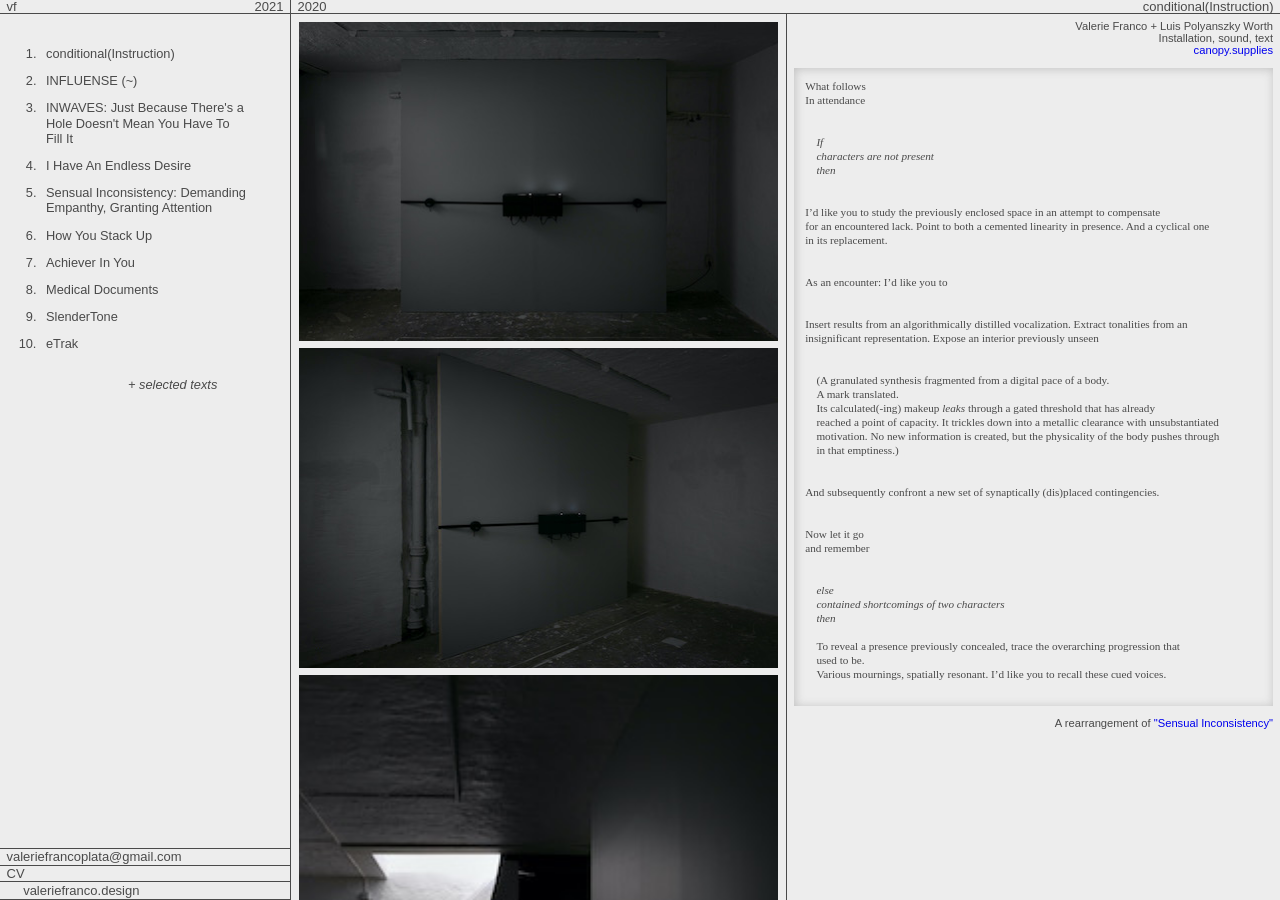
==== commit 98916c3c: "imagesv3" ====
--- a/index.html
+++ b/index.html
@@ -7,7 +7,7 @@
     <title>Valerie Franco</title>
     <meta
       name="Valerie Franco"
-      content="Portfolio website for performance, writing and sound works"
+      content="Archive for performance, installation, sound and text works"
     />
     <link rel="stylesheet" href="style.css" />
 
@@ -17,7 +17,7 @@
     ></script>
     <script type="text/javascript" src="./main.js"></script>
     <script src="https://code.jquery.com/jquery-3.4.1.min.js"></script>
-    <!--This Website was created from scratch by Valerie Franco. All rights reserved.-->
+    <!--This Website was created by Valerie Franco. All rights reserved.-->
     <!-- Images contain descriptive alt text see: https://vocaleyes.co.uk/about/research/describing-diversity/ -->
   </head>
 
@@ -113,13 +113,13 @@
           <div class="flex_display">
             <div class="images">
               <img
-                src="conditional_images/_E8A1178_M.jpg"
+                src="conditional_v2/_E8A1178_M.jpg"
                 alt="Front view of a free-standing wall stood in front of the back wall of the room. Two speakers centered both on the wall, flanked by two rounded surface transducers. All suspended horizontally with taught against the wall with an elastic black band."
-              /><img src="conditional_images/_E8A1200_M.jpg" alt="Quarter view of free-standing wall wrapped with two speakers and two surface transducers." /><img
-                src="conditional_images/_E8A1223_M.jpg"
+              /><img src="conditional_v2/_E8A1200_M.jpg" alt="Quarter view of free-standing wall wrapped with two speakers and two surface transducers." /><img
+                src="conditional_v2/_E8A1223_M.jpg"
                 alt="Side view of free-standing wall, with staircase to second floor in the background. The main lightsource of the room comes from upstairs."
-              /><img src="conditional_images/_E8A1255_M.jpg" alt="Back wall of the space, with niche on left. A document that reads - for your results - attached to the inside of the niche." /><img
-                src="conditional_images/_E8A1264_M.jpg"
+              /><img src="conditional_v2/_E8A1255_M.jpg" alt="Back wall of the space, with niche on left. A document that reads - for your results - attached to the inside of the niche." />
+              <img src="conditional_v2/_E8A1264_M.jpg"
                 alt="Closup of document within the niche."
               />
             </div>
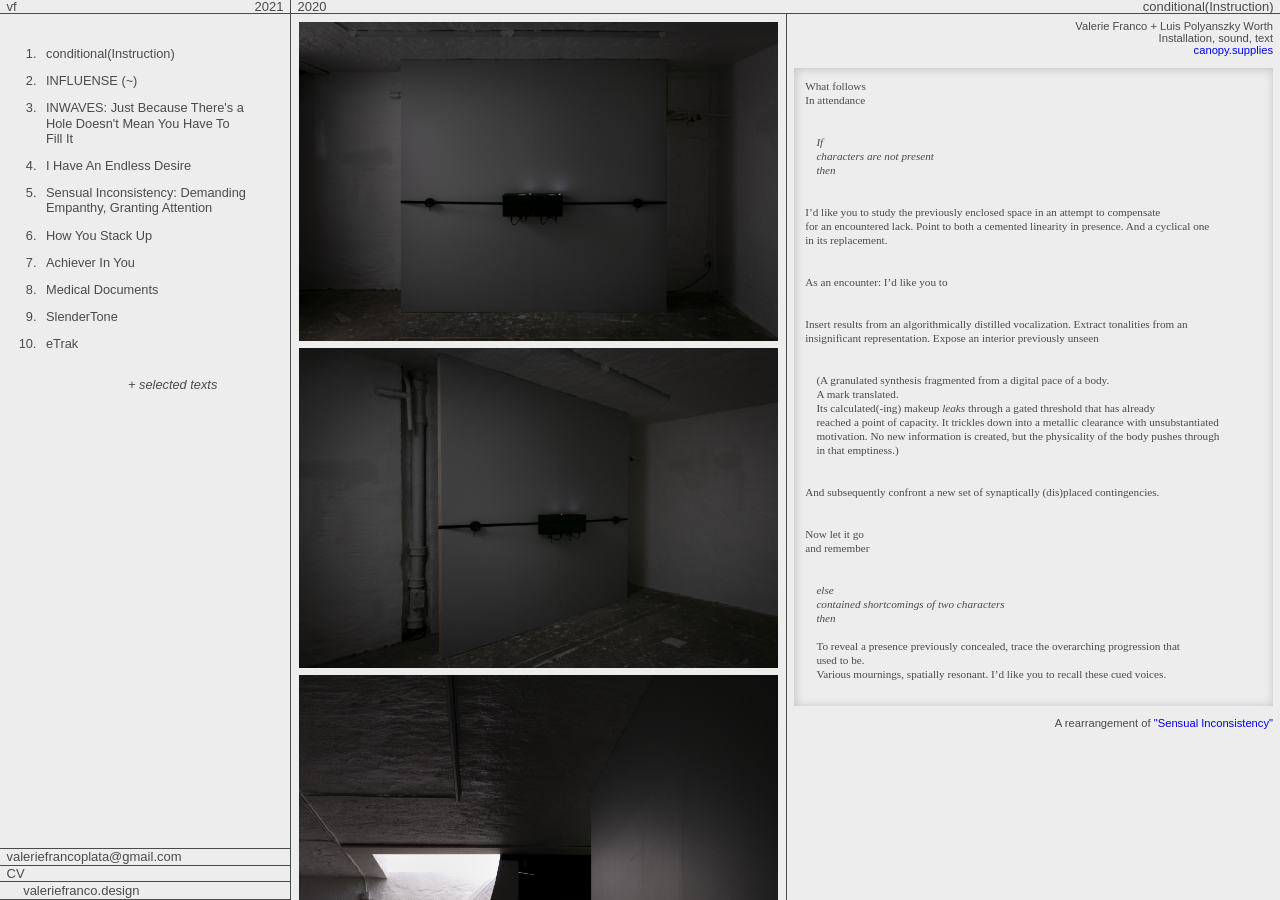
==== commit ec3645ad: "small edits" ====
--- a/index.html
+++ b/index.html
@@ -113,13 +113,13 @@
           <div class="flex_display">
             <div class="images">
               <img
-                src="conditional_v2/_E8A1178_M.jpg"
-                alt="Front view of a free-standing wall stood in front of the back wall of the room. Two speakers centered both on the wall, flanked by two rounded surface transducers. All suspended horizontally with taught against the wall with an elastic black band."
-              /><img src="conditional_v2/_E8A1200_M.jpg" alt="Quarter view of free-standing wall wrapped with two speakers and two surface transducers." /><img
-                src="conditional_v2/_E8A1223_M.jpg"
+                src="conditional_v2/c1.jpg"
+                alt="Front view of a floor to ceiling wall standing 2 feet in front of the back wall of the room. Two speakers hang centered on the wall, flanked by two rounded surface transducers. All suspended horizontally, taught against the front of wall with an elastic black band."
+              /><img src="conditional_v2/c2.jpg" alt="Quarter view of free-standing wall wrapped with two speakers and two surface transducers." /><img
+                src="conditional_v2/c3.jpg"
                 alt="Side view of free-standing wall, with staircase to second floor in the background. The main lightsource of the room comes from upstairs."
-              /><img src="conditional_v2/_E8A1255_M.jpg" alt="Back wall of the space, with niche on left. A document that reads - for your results - attached to the inside of the niche." />
-              <img src="conditional_v2/_E8A1264_M.jpg"
+              /><img src="conditional_v2/c4.jpg" alt="Back wall of the space, with niche on left. A document that reads - for your results - attached to the inside of the niche." />
+              <img src="conditional_v2/c5.jpg"
                 alt="Closup of document within the niche."
               />
             </div>
@@ -383,10 +383,11 @@
 ’I’ll bring you back..., there, you'll just wait...</i>
 
     - ’for your results’
-    <audio controls>
+    <!-- MISSING: sound for this project -->
+    <!--<audio controls>
       <source src="endlessdesire_images/originalsound.wav" type="audio/wav">
           Your browser does not support the audio element.
-    </audio>
+    </audio>-->
      </pre>
             </div>
           </div>
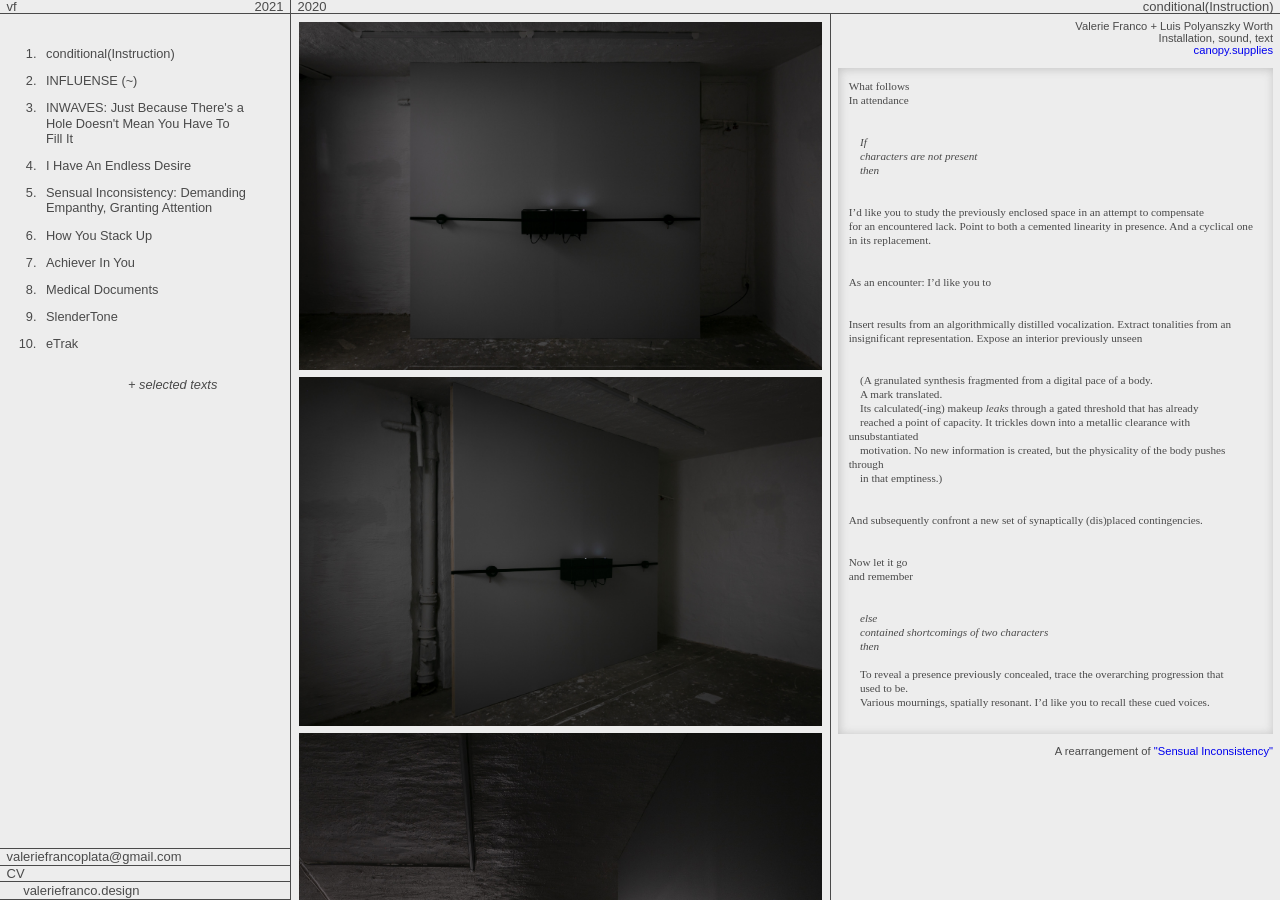
==== commit 77e6bda5: "conditional_width" ====
--- a/index.html
+++ b/index.html
@@ -111,15 +111,15 @@
         </div>
         <article class="project_contents">
           <div class="flex_display">
-            <div class="images">
-              <img
-                src="conditional_v2/c1.jpg"
+            <div class="conditionalimages">
+              <img
+                src="conditional/c1.jpg"
                 alt="Front view of a floor to ceiling wall standing 2 feet in front of the back wall of the room. Two speakers hang centered on the wall, flanked by two rounded surface transducers. All suspended horizontally, taught against the front of wall with an elastic black band."
-              /><img src="conditional_v2/c2.jpg" alt="Quarter view of free-standing wall wrapped with two speakers and two surface transducers." /><img
-                src="conditional_v2/c3.jpg"
+              /><img src="conditional/c2.jpg" alt="Quarter view of free-standing wall wrapped with two speakers and two surface transducers." /><img
+                src="conditional/c3.jpg"
                 alt="Side view of free-standing wall, with staircase to second floor in the background. The main lightsource of the room comes from upstairs."
-              /><img src="conditional_v2/c4.jpg" alt="Back wall of the space, with niche on left. A document that reads - for your results - attached to the inside of the niche." />
-              <img src="conditional_v2/c5.jpg"
+              /><img src="conditional/c4.jpg" alt="Back wall of the space, with niche on left. A document that reads - for your results - attached to the inside of the niche." />
+              <img src="conditional/c5.jpg"
                 alt="Closup of document within the niche."
               />
             </div>
--- a/style.css
+++ b/style.css
@@ -232,6 +232,17 @@
   padding-top: 0.5em;
 }
 
+.conditionalimages{
+  width: 60%;
+  margin-left: 0.5em;
+  margin-right: 0.5em;
+  overflow-x: scroll;
+  overflow-y: none;
+  height: 97.5vh;
+  cursor: ns-resize;
+  padding-top: 0.5em;
+}
+
 .achieverimages{
  height: 85%;
 }
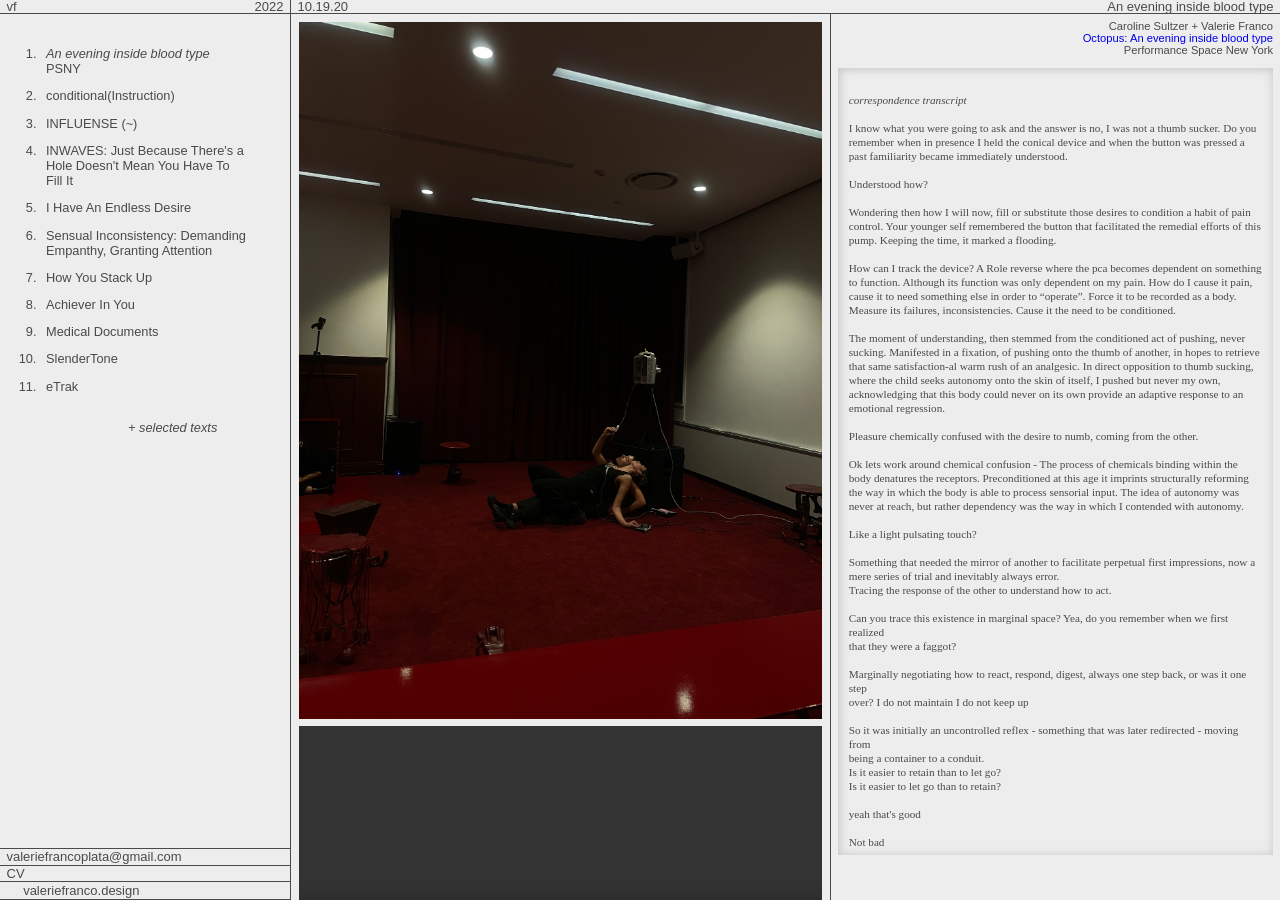
==== commit c0658167: "Performance Space 2021 - Performance Space update Dates changed links updated" ====
--- a/index.html
+++ b/index.html
@@ -26,10 +26,13 @@
     <nav id="navbar">
       <div id="topnav">
         <header id="nameheader">vf</header>
-        <span id="navyear">2021</span>
+        <span id="navyear">2022</span>
       </div>
       <div id="bodynav">
         <ol id="nav_ol">
+          <li class="navlinks">
+            <a class="active" href="#keystone"><i>An evening inside blood type</i> PSNY</a>
+          </li>
           <li class="navlinks">
             <a class="active" href="#conditional">conditional(Instruction)</a>
           </li>
@@ -98,16 +101,181 @@
     <!-- Mobile Navbar -->
     <nav id="m-navbar">
       <div id="topnav">
-        <header id="nameheader"><a href="#conditional">vf</a></header>
-        <span id="navyear">2021</span>
+        <header id="nameheader"><a href="#keystone">vf</a></header>
+        <span id="navyear">2022</span>
       </div>
     </nav>
     <!-- Mobile Navbar end -->
 
     <main id="main_doc">
+
+      <section class="main-section" id="keystone">
+        <div class="main_header"><span>10.19.20</span>An evening inside blood type</div>
+        <article class="project_contents">
+          <div class="flex_display">
+            <div class="keystone_images">
+              <img src="performance space/IMG_0077.JPG" alt="Octopus Series - Dozie Kanu - Valerie Franco + Caroline Sultzer - Performance Space NY" />
+              <video width="100%" controls >
+                <source src="performance space/IMG_4952.mp4" type="video/mp4" alt="Octopus Series - Valerie Franco + Caroline Sultzer - performance space NY"/>
+                Your browser does not support the video tag.
+              </video>
+              <video width="100%" controls >
+                <source src="performance space/IMG_0013.MOV" type="video/mp4" alt="Octopus Series - Valerie Franco + Caroline Sultzer - performance space NY"/>
+                Your browser does not support the video tag.
+              </video>
+              <img src="performance space/IMG_0073.JPG" alt="Octopus Series - Dozie Kanu - Valerie Franco + Caroline Sultzer - Performance Space NY" />
+              <img src="performance space/IMG_0285.JPG" alt="Octopus Series - Dozie Kanu - Valerie Franco + Caroline Sultzer - Performance Space NY" />
+              <img src="performance space/IMG_0061.JPG" alt="Octopus Series - Dozie Kanu - Valerie Franco + Caroline Sultzer - Performance Space NY" />
+              <img src="performance space/IMG_4835.PNG" alt="Octopus Series - Dozie Kanu - Valerie Franco + Caroline Sultzer - Performance Space NY" />
+              <img src="performance space/IMG_4844.PNG" alt="Octopus Series - Dozie Kanu - Valerie Franco + Caroline Sultzer - Performance Space NY" />
+              <video width="100%" autoplay muted>
+                <source src="performance space/lines_ICE_PSNY.mp4" type="video/mp4" alt="Octopus Series - Valerie Franco + Caroline Sultzer - performance space NY"/>
+                Your browser does not support the video tag.
+              </video>
+              <img src="performance space/65608391200__E8868217-47BB-4421-85A6-102AF4283374.jpg" alt="Octopus Series - Dozie Kanu - Valerie Franco + Caroline Sultzer - Performance Space NY" />
+              <img src="performance space/IMG_4735.jpg" alt="Octopus Series - Dozie Kanu - Valerie Franco + Caroline Sultzer - Performance Space NY" />
+            <!-- <img src="performance space/IMG_0282.JPG" alt="Octopus Series - Dozie Kanu - Valerie Franco + Caroline Sultzer - Performance Space NY" />-->
+            </div>
+            <div class="text">
+              <p class="specs"> Caroline Sultzer + Valerie Franco<br /><a href="https://performancespacenewyork.org/shows/octopus-doziekanu/" target="_blank">Octopus: An evening inside blood type</a><br />Performance Space New York<br /></p>
+              <pre class="keystone_pre">
+
+<i>correspondence transcript</i><br>
+I know what you were going to ask and the answer is no, I was not a thumb sucker. Do you remember when in presence I held the conical device and when the button was pressed a past familiarity became immediately understood.
+
+Understood how?
+
+Wondering then how I will now, fill or substitute those desires to condition a habit of pain control. Your younger self remembered the button that facilitated the remedial efforts of this pump. Keeping the time, it marked a flooding.
+
+How can I track the device? A Role reverse where the pca becomes dependent on something to function. Although its function was only dependent on my pain. How do I cause it pain, cause it to need something else in order to “operate”. Force it to be recorded as a body. Measure its failures, inconsistencies. Cause it the need to be conditioned.
+
+The moment of understanding, then stemmed from the conditioned act of pushing, never sucking. Manifested in a fixation, of pushing onto the thumb of another, in hopes to retrieve that same satisfaction-al warm rush of an analgesic. In direct opposition to thumb sucking, where the child seeks autonomy onto the skin of itself, I pushed but never my own, acknowledging that this body could never on its own provide an adaptive response to an emotional regression.
+
+Pleasure chemically confused with the desire to numb, coming from the other.
+
+Ok lets work around chemical confusion - The process of chemicals binding within the body denatures the receptors. Preconditioned at this age it imprints structurally reforming the way in which the body is able to process sensorial input. The idea of autonomy was never at reach, but rather dependency was the way in which I contended with autonomy.
+
+Like a light pulsating touch?
+
+Something that needed the mirror of another to facilitate perpetual first impressions, now a mere series of trial and inevitably always error.
+Tracing the response of the other to understand how to act.
+
+Can you trace this existence in marginal space? Yea, do you remember when we first realized
+that they were a faggot?
+
+Marginally negotiating how to react, respond, digest, always one step back, or was it one step
+over? I do not maintain I do not keep up
+
+So it was initially an uncontrolled reflex - something that was later redirected - moving from
+being a container to a conduit.
+Is it easier to retain than to let go?
+Is it easier to let go than to retain?
+
+yeah that's good
+
+Not bad
+
+Ok what about the light?
+
+Light is sticky and loves to hold place in the body, a loud burn, the muscles can very easily take on the timing. A desire to numb the impacts, I sought answers from the bodies around -
+seemingly unaffected I was deemed too sensitive.
+
+I know what you are thinking, it is the familiar pain.
+
+But don’t you prefer it that way? I thought that’s what you said.
+
+Sensitivity creates limitations - things to push behind the back. Through the back. Light travels
+from the center of the bulb into the center of my core. 
+Some of the most powerful ones have beams to trace, beams to count. If open to the idea the beams can pass through the body, leaving traces only through the autonomy, release is key.
+To redirect light through the body, it can now be physically present.
+
+Present how?
+
+I have this image, because it makes so much sense to me in terms of falling. There's a beam of light and then there's this body floating, a body of light going through my center and the arms and the legs are held back, and it's all funneled.
+
+So as it is imagined, a self strung along the beams floating above, chest up - bent backwards.
+Although now in hindsight, it wasn't enough to keep my body from falling again.
+
+Can stillness have a tempo?
+
+The touch of another was never quite right - pulsatile triggers - give the girl a beat.
+
+A body that was already being squeezed did not necessarily welcome the confinement of
+someone else’s physical touch. Unregulated lengths of the neuro and physiological plasticity.
+The very physical reveal of the current state of - pairing up against, creates a further push of isolation and discomfort when an abnormality is felt.
+
+Being held caused pain; my body in its early developmental stages was forced to drop out - isolated to avoid any acknowledgment of the metal bar that held up the chest deformity. The ribcage internally bearing the friction, stainless steel against bone, filed and imprinted.
+
+Physically separated from myself and others, as the body that was familiar to me, morphed for my ease. Distance is a symptom that contends with irregularities. A correctional insertion, where the body prevails permanence and memory is inescapable, holding onto the last figments before time tore them apart.
+
+Were you able to hold onto anything? I held onto the closeness of physical distance, even after the removal of the bar.
+
+And what about the chest? 
+
+The chest in time will not be able to hold the cavity up on its own. It needs assistance in order to function -- for a body that will give out.
+
+Dependence is a normal part of proper pain treatment.
+
+Drag that space out for me – T
+he body was dependent before the mind knew this was a desire that it would try to fulfill. Where morphine has touched my body, and left marks - the first time nothing sticks, it acknowledges the whole system.
+And on its second run it begins to make marks.
+Their efficacy is often limited by a delayed response ; from a systemic first pass
+The drug needs to flood the entire body, before its able to affect. Chemical signatures mark the body after its initial rush because internal body systems are optimal storage pockets. The adaptability of this body, unfortunately led to its detriment.
+
+Can you remind me of the half life and about the storage of a half-life?
+
+Before a response is shown the chemical breakdown has already begun. The molecular structure of morphine is a permanent composite that will never reach net zero. Its breakdown is unlike that of a body - starting from the moment it binds the breakdown begins. It can be dated through its half life - a continual disposal of half of its volume. Zero is an unachievable construct further proof that the chemical will outlive the body.
+
+Left open, fluids* rush through it so that it can both flush and retain.
+
+Full of half lives that have , that will outlive. 
+You have it there, to control it, you have it there so that you can control it, - is it performing onto
+you?
+Do you recover?
+
+I Manage.
+
+It forces the brain to shift how the body feels in response to pain, overpowering the bloodstream
+
+Have you ever had to lie on someone to hold them there?
+
+A favor if you may.
+
+I'd imagine you’d do the same.
+
+Body weight is realignment. It’s all just a period of production waiting for a future lack. Medicine is in fact an addition and subtraction, an addition of what is lacking and a subtraction of what is in excess. The pressure and weight of another body onto mine was presumed to be the remedy for a body
+out of control.
+
+Bearing weight was an addition of pains - Morphed into the seeking of an intensity - seeking to
+push up against the pain to harness and redirect. Body weight is now realignment, control
+A call back into the self.
+
+I had a dream about your younger self- floating in the clouds over the water - I was sitting, legs
+paralyzed - squeezed between the clouds - you were running away and through them as if they
+were hill tops - a responsibility to a younger self a connection like a hug that was to watch over -
+Full of energy and housing youth - tiny body - tiny glasses - running and laughing. Over the
+clouds , over the water , my body was stuck but you visited often enough… my memory of you
+was enough to know <strike>that you were okay</strike>
+
+Pump to morphine to button
+Sub to body to body
+
+_______________
+
+Special Thanks to <a href="https://www.doziekanu.com/" target="_blank">Dozie Kanu</a>, <a href="https://performancespacenewyork.org/" target="_blank">Performance Space NY</a> 
+For the endless support - Zhi Wei, Max Popov, Juan Garcia, Sam Warkov, Griffin Stoddard, Yve Laris Cohen
+Supporting Materials - Zhi Wei, <a href="https://nap5tudi0.com/" target="_blank">Nicholas Phillips</a>, Matas
+
+        </pre>
+            </div>
+          </div>
+        </article>
+      </section>
+
+
       <section class="main-section" id="conditional">
         <div class="main_header">
-          <span>2020</span> conditional(Instruction)
+          <span>11.07.2020</span> conditional(Instruction)
         </div>
         <article class="project_contents">
           <div class="flex_display">
@@ -186,7 +354,7 @@
       </section>
 
       <section class="main-section" id="influense">
-        <div class="main_header"><span>2020</span> INFLUENSE</div>
+        <div class="main_header"><span>10.14.2020</span> INFLUENSE</div>
         <article class="project_contents">
           <p class="noFlexSpecs">
             Juliet Carpenter & Valerie Franco<br />
@@ -211,7 +379,7 @@
 
       <section class="main-section" id="inwaves">
         <div class="main_header">
-          <span>2019</span> IN WAVES: Just Because There's a Hole Doesn't Mean
+          <span>12.03.2019</span> IN WAVES: Just Because There's a Hole Doesn't Mean
           You Have To Fill It
         </div>
         <article class="project_contents">
@@ -246,7 +414,7 @@
             </div>
             <div class="text">
               <p class="specs">
-                12/03/19 <br />
+                Cooper Union <br />
                 New York, NY <br />
                 Thesis Show with Sam Warkov.
               </p>
@@ -260,7 +428,7 @@
 
       <section class="main-section" id="endlessdesire">
         <div class="main_header">
-          <span>2019</span> I Have An Endless Desire
+          <span>05.22.2019</span> I Have An Endless Desire
         </div>
         <article class="project_contents">
           <div class="flex_display">
@@ -284,7 +452,7 @@
             </div>
             <div class="text">
               <p class="specs">
-                05/22/19<br />
+                Performance Room - CU EOYS<br />
                 New York, NY
               </p>
               <pre id="endless_text">
@@ -324,7 +492,7 @@
 
       <section class="main-section" id="sensualinconsistency">
         <div class="main_header">
-          <span>2019</span> Sensual Inconsistency: Demanding Empathy, Granting
+          <span>02.14.2019</span> Sensual Inconsistency: Demanding Empathy, Granting
           Attention
         </div>
         <article class="project_contents">
@@ -353,12 +521,8 @@
             </div>
             <div class="text">
               <p class="specs">
+                <a href="https://staedelschule.de/de/calendar/rundgang-2019" target="_blank">Staedelschule Rundgang</a><br />
                 Luis Einhauser, Valerie Franco <br />
-                <i
-                  >Sensual Inconsistency: Demanding Empathy, Granting Attention,
-                  2019</i
-                >
-                <br />
                 Installation, Sound; Performance (12:00 daily)
               </p>
               <pre id="inconsistency_text">
@@ -395,7 +559,7 @@
       </section>
 
       <section class="main-section" id="stackup">
-        <div class="main_header"><span>2018</span> How You Stack Up</div>
+        <div class="main_header"><span>07.27.2018</span> How You Stack Up</div>
 
         <article class="project_contents">
           <div class="flex_display">
@@ -412,7 +576,7 @@
               <img src="stack_up/KX9A0437.JPG" alt="Closup view of two metal standing heaters, off, with more documents on the floor around it." />
             </div>
             <div class="text">
-              <p class="specs">07/27/18<br />Frankfurt, Germany<br /></p>
+              <p class="specs"><a href="http://jo-anne.xyz/valerie-franco-how-you-stack-up" target="_blank">Joanne</a>, Staedelschule<br />Frankfurt, Germany<br /></p>
               <pre>
           <iframe width="100%" height="166" scrolling="no" frameborder="no" allow="autoplay" src="https://w.soundcloud.com/player/?url=https%3A//api.soundcloud.com/tracks/510827658&color=%23181c24&auto_play=false&hide_related=false&show_comments=true&show_user=true&show_reposts=false&show_teaser=true"></iframe>
           <div style="font-size: 10px; color: #cccccc;line-break: anywhere;word-break: normal;overflow: hidden;white-space: nowrap;text-overflow: ellipsis; font-family: Interstate,Lucida Grande,Lucida Sans Unicode,Lucida Sans,Garuda,Verdana,Tahoma,sans-serif;font-weight: 100;"><a href="https://soundcloud.com/f_eirelav" title="_eirelav__" target="_blank" style="color: #cccccc; text-decoration: none;">_eirelav__</a> · <a href="https://soundcloud.com/f_eirelav/onunderstanding3tracks" title="To Understand / On Understanding" target="_blank" style="color: #cccccc; text-decoration: none;">To Understand / On Understanding</a></div>
@@ -431,7 +595,7 @@
       </section>
 
       <section class="main-section" id="achiever">
-        <div class="main_header"><span>2017</span> An Achiever In You</div>
+        <div class="main_header"><span>10.13.2017</span> An Achiever In You</div>
         <article class="project_contents">
           <div class="flex_display">
             <div class="images">
@@ -449,9 +613,9 @@
             </div>
             <div class="text">
               <p class="specs">
-                10/13/17 <br />
-                Valerie Franco & Max Popov
-                <a href="#" target="_blank">Link to performance video</a>
+                Cooper Union, 2nd fl <br />
+                Valerie Franco & <a href="http://maxpopov.site/" target="_blank">Max Popov</a> <br />
+                <!--<a href="#" target="_blank">Link to performance video</a>-->
               </p>
               <pre class="achieverimages">
                 <img src="achiever/MANUAL_finalpositions (dragged).png" alt="Page of manual created for show">
--- a/style.css
+++ b/style.css
@@ -243,6 +243,17 @@
   padding-top: 0.5em;
 }
 
+.keystone_images{
+  width: 60%;
+  margin-left: 0.5em;
+  margin-right: 0.5em;
+  overflow-x: scroll;
+  overflow-y: none;
+  height: 97.5vh;
+  cursor: ns-resize;
+  padding-top: 0.5em;
+}
+
 .achieverimages{
  height: 85%;
 }
@@ -313,6 +324,13 @@
   font-family: serif;
   font-size: 0.8em;
 }
+.keystone_pre {
+    height: 85%;
+  padding-top: 1em;
+  padding-bottom: 1em;
+  font-family: serif;
+  font-size: 0.8em;
+}
 
 hr {
   margin: 0;
@@ -502,10 +520,23 @@
   #conditional_text {
     font-weight: 600;
   }
+  /*.keystone_pre{
+    font-weight:600;
+  }*/
 
   .noFlexSpecs {
     margin-top: 1.5em;
     font-size: 0.6em;
+  }
+
+ .keystone_pre{
+    font-size: 1.2em;
+    height: auto;
+  }
+
+  .keystone_images{
+    height: auto; 
+    width:90vw;
   }
   
   #influense_content {
@@ -521,6 +552,7 @@
   #inwaves {
     height: auto;
   }
+
   #endless_text {
     color: black;
   }
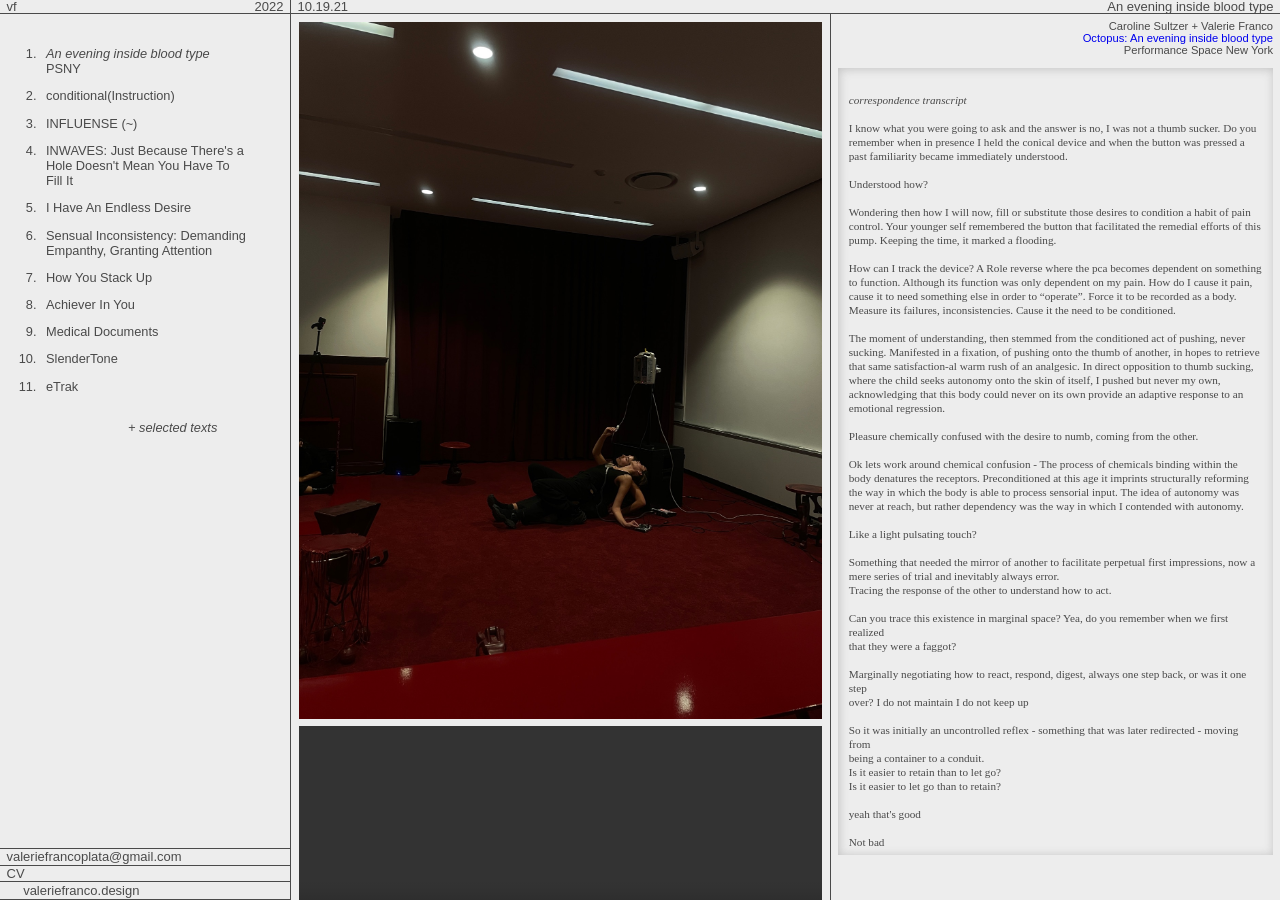
==== commit cfc4043d: "date" ====
--- a/index.html
+++ b/index.html
@@ -110,7 +110,7 @@
     <main id="main_doc">
 
       <section class="main-section" id="keystone">
-        <div class="main_header"><span>10.19.20</span>An evening inside blood type</div>
+        <div class="main_header"><span>10.19.21</span>An evening inside blood type</div>
         <article class="project_contents">
           <div class="flex_display">
             <div class="keystone_images">
